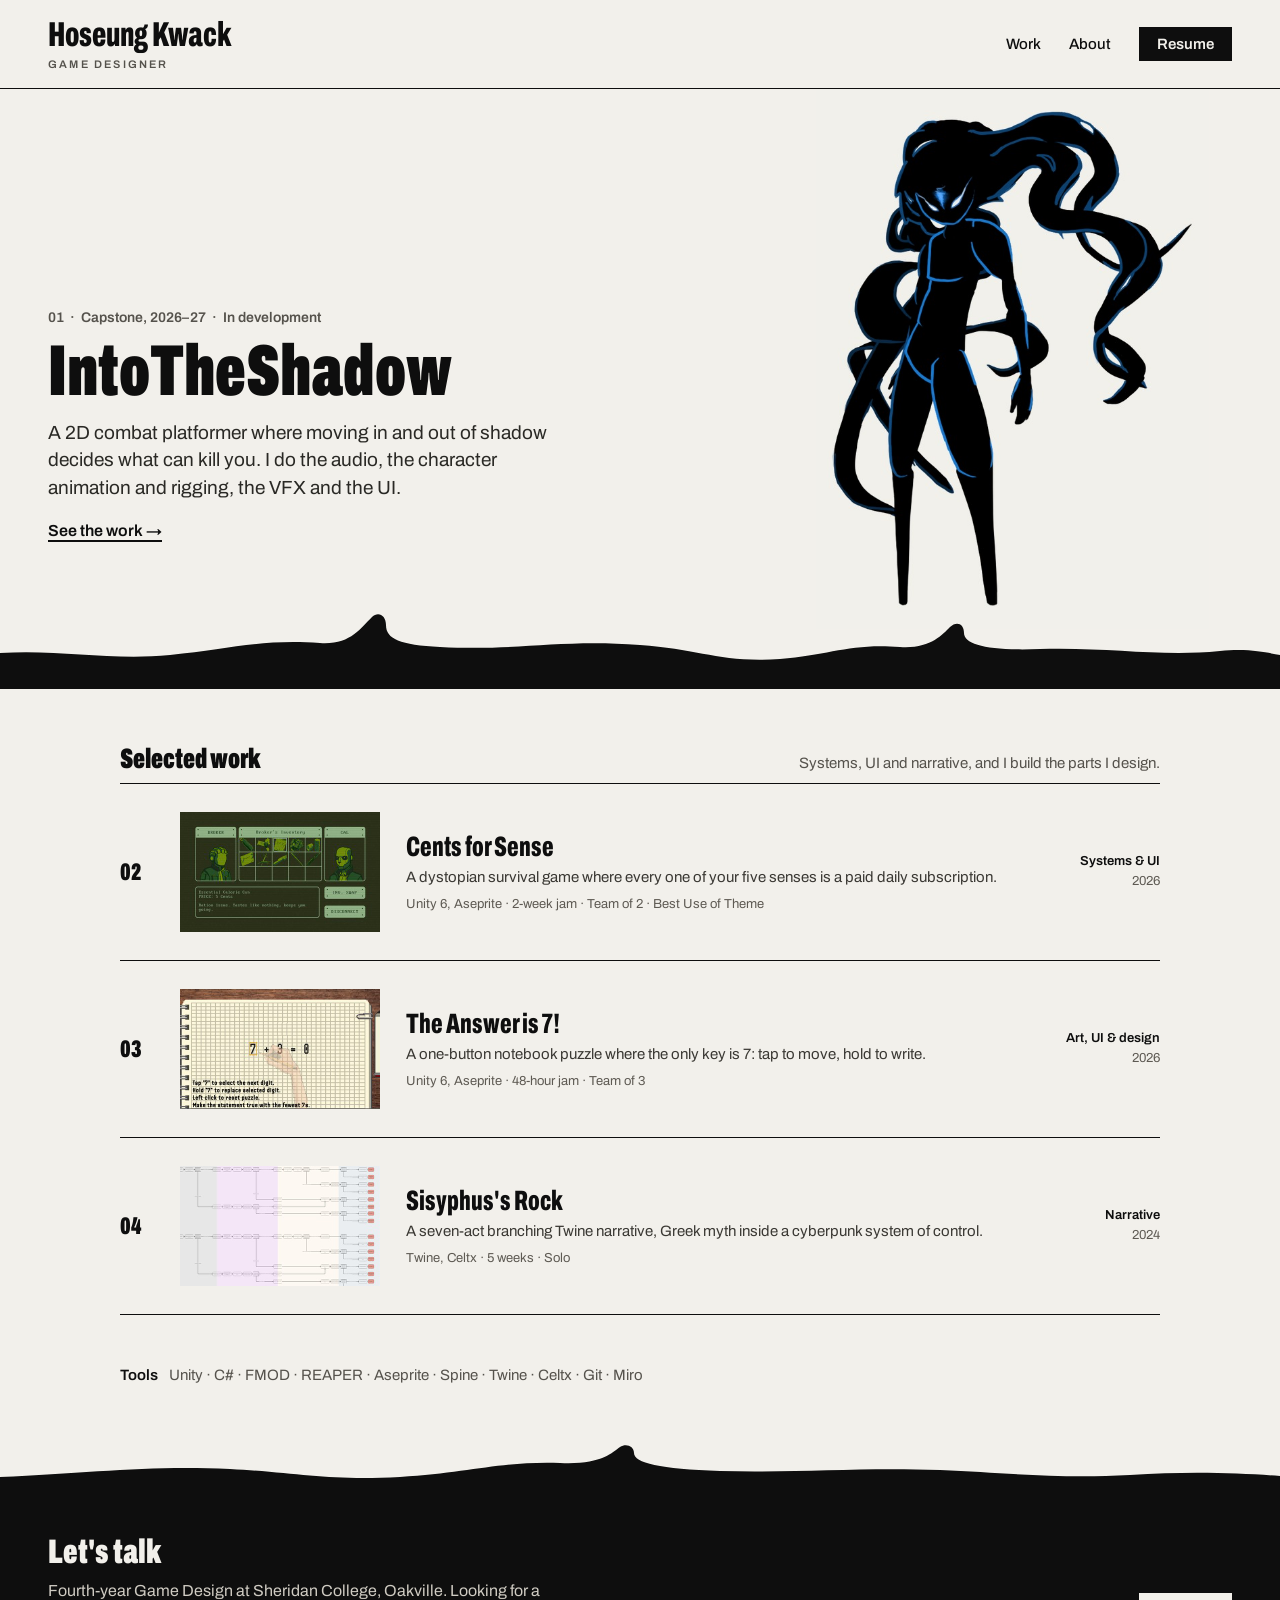
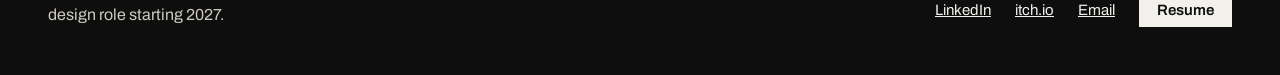
==== index.html @ 1923c0eb "Portfolio site: hand-written HTML, ink skin Home, About, and case studies for IntoTheShadow (project" ====
<!doctype html>
<html lang="en">
<head>
<meta charset="utf-8">
<meta name="viewport" content="width=device-width, initial-scale=1">
<title>Hoseung Kwack, Game Designer</title>
<meta name="description" content="Game design portfolio of Hoseung Kwack. Systems, UI and narrative.">
<meta property="og:title" content="Hoseung Kwack, Game Designer">
<meta property="og:description" content="Systems, UI and narrative, and I build the parts I design.">
<link rel="preconnect" href="https://fonts.googleapis.com">
<link rel="preconnect" href="https://fonts.gstatic.com" crossorigin>
<link href="https://fonts.googleapis.com/css2?family=Archivo:wdth,wght@62..125,100..900&display=swap" rel="stylesheet">
<link rel="stylesheet" href="css/style.css">
</head>
<body>

<header class="bar">
  <a href="index.html" class="brand">Hoseung Kwack<span class="brand-role">Game Designer</span></a>
  <nav class="nav" aria-label="Main">
    <a href="#work">Work</a>
    <a href="about.html">About</a>
    <a href="docs/Hoseung-Kwack-Resume.pdf" class="btn">Resume</a>
  </nav>
</header>

<main>

  <section class="hero" aria-labelledby="hero-title">
    <div class="hero-txt">
      <p class="kicker">01 &nbsp;·&nbsp; Capstone, 2026–27 &nbsp;·&nbsp; In development</p>
      <h1 id="hero-title" class="cond hero-h">IntoTheShadow</h1>
      <p class="hero-p">A 2D combat platformer where moving in and out of shadow decides what can kill you. I do the audio, the character animation and rigging, the VFX and the UI.</p>
      <a href="work/into-the-shadow.html" class="more">See the work →</a>
    </div>
    <div class="hero-art">
      <img src="img/its-character.jpg" alt="The IntoTheShadow player character, an ink silhouette lit by blue edge light" width="580" height="800">
    </div>
    <svg class="edge" viewBox="0 0 1280 110" preserveAspectRatio="none" aria-hidden="true"><path fill="#0E0E0E" d="M0,110 L0,74 C60,70 110,82 170,76 C230,70 260,60 320,64 C350,66 360,50 372,38 C378,32 386,36 386,46 C386,60 400,66 440,68 C520,72 560,60 640,66 C700,70 720,84 780,80 C830,76 850,64 900,68 C930,70 942,56 950,48 C956,42 964,44 964,54 C964,66 990,72 1040,70 C1110,68 1160,78 1220,72 C1250,69 1268,74 1280,76 L1280,110 Z"/></svg>
  </section>

  <section class="wrap" aria-labelledby="work">
    <div class="inner">

      <div class="index-head">
        <h2 id="work">Selected work</h2>
        <p>Systems, UI and narrative, and I build the parts I design.</p>
      </div>

      <ul class="list">
        <li>
          <a href="work/cents-for-sense.html" class="row">
            <span class="rn">02</span>
            <img class="rthumb" src="img/cents-for-sense.jpg" alt="Cents for Sense trade screen" width="400" height="240" loading="lazy">
            <span class="rtext">
              <span class="rt">Cents for Sense</span>
              <span class="rd">A dystopian survival game where every one of your five senses is a paid daily subscription.</span>
              <span class="rm">Unity 6, Aseprite · 2-week jam · Team of 2 · Best Use of Theme</span>
            </span>
            <span class="rr"><b>Systems &amp; UI</b>2026</span>
          </a>
        </li>
        <li>
          <a href="work/the-answer-is-7.html" class="row">
            <span class="rn">03</span>
            <img class="rthumb" src="img/the-answer-is-7.jpg" alt="The Answer is 7! notebook puzzle with a 7 written into the first slot" width="400" height="240" loading="lazy">
            <span class="rtext">
              <span class="rt">The Answer is 7!</span>
              <span class="rd">A one-button notebook puzzle where the only key is 7: tap to move, hold to write.</span>
              <span class="rm">Unity 6, Aseprite · 48-hour jam · Team of 3</span>
            </span>
            <span class="rr"><b>Art, UI &amp; design</b>2026</span>
          </a>
        </li>
        <li>
          <a href="work/sisyphus.html" class="row">
            <span class="rn">04</span>
            <img class="rthumb" src="img/sisyphus.jpg" alt="Part of the Sisyphus's Rock branch chart: acts in colour bands, endings in the right-hand column" width="400" height="240" loading="lazy">
            <span class="rtext">
              <span class="rt">Sisyphus's Rock</span>
              <span class="rd">A seven-act branching Twine narrative, Greek myth inside a cyberpunk system of control.</span>
              <span class="rm">Twine, Celtx · 5 weeks · Solo</span>
            </span>
            <span class="rr"><b>Narrative</b>2024</span>
          </a>
        </li>
      </ul>

      <p class="tools"><b>Tools</b> Unity · C# · FMOD · REAPER · Aseprite · Spine · Twine · Celtx · Git · Miro</p>

    </div>
  </section>

</main>

<footer id="about" class="site-foot">
  <svg viewBox="0 0 1280 60" preserveAspectRatio="none" aria-hidden="true"><path fill="#0E0E0E" d="M0,60 L0,34 C90,30 150,22 230,26 C300,30 330,38 400,34 C470,30 500,18 560,20 C600,22 612,10 620,4 C626,0 634,3 634,10 C634,20 660,26 720,28 C800,30 860,24 940,27 C1010,30 1060,36 1130,32 C1190,28 1240,30 1280,33 L1280,60 Z"/></svg>
  <div class="foot">
    <div>
      <h2>Let's talk</h2>
      <p>Fourth-year Game Design at Sheridan College, Oakville. Looking for a design role starting 2027.</p>
    </div>
    <div class="foot-links">
      <a href="https://www.linkedin.com/in/hoseung-kwack/">LinkedIn</a>
      <a href="https://hoseung-kwack.itch.io/">itch.io</a>
      <a href="mailto:hoseungkwack@gmail.com">Email</a>
      <a href="docs/Hoseung-Kwack-Resume.pdf" class="btn btn-light">Resume</a>
    </div>
  </div>
</footer>

</body>
</html>
---- css/style.css ----
/* Hoseung Kwack portfolio. Ink skin. */

:root {
  --paper: #F2F0EB;
  --ink: #0E0E0E;
  --text: #2A2925;
  --muted: #55524C;
  --faint: #5E5A53;
  --rule: #0E0E0E;
  --ph: #E3E0D9;
  --ph-line: #CFCBC2;
  --pad: clamp(20px, 5vw, 48px);
}

* { box-sizing: border-box; }
html { -webkit-text-size-adjust: 100%; }
body { margin: 0; background: var(--paper); color: var(--ink); font-family: 'Archivo', system-ui, sans-serif; }
img { max-width: 100%; }
a { color: var(--ink); }
a:hover { color: var(--muted); }
a:focus-visible { outline: 2px solid var(--ink); outline-offset: 3px; }

.cond { font-stretch: 62%; }

/* top bar */
.bar { display: flex; flex-wrap: wrap; gap: 12px 16px; align-items: center; justify-content: space-between; padding: 18px var(--pad); border-bottom: 1px solid var(--rule); }
.brand { font-stretch: 62%; font-weight: 800; font-size: clamp(26px, 2.7vw, 36px); line-height: 1; text-decoration: none; display: inline-flex; flex-direction: column; gap: 6px; }
.brand-role { font-stretch: 100%; font-weight: 600; font-size: 11px; letter-spacing: 0.2em; text-transform: uppercase; color: var(--muted); }
.nav { display: flex; gap: 28px; align-items: center; font-size: 15px; font-weight: 500; }
.nav a { text-decoration: none; }
.btn { display: inline-block; color: var(--paper); background: var(--ink); padding: 9px 18px; text-decoration: none; font-weight: 600; }
.btn:hover { color: var(--paper); background: #333; }
.btn-light { color: var(--ink); background: var(--paper); }
.btn-light:hover { color: var(--ink); background: #CFCBC2; }

/* home hero */
.hero { position: relative; overflow: hidden; display: flex; flex-wrap: wrap; align-items: flex-end; gap: 0 40px; padding: 0 var(--pad); min-height: 600px; }
.hero-txt { flex: 1 1 460px; min-width: 0; padding: 72px 0 150px; position: relative; z-index: 2; }
.kicker { margin: 0 0 12px; font-size: 14px; font-weight: 600; color: var(--muted); }
.hero-h { margin: 0 0 14px; font-weight: 900; font-size: clamp(48px, 7vw, 72px); line-height: 0.95; }
.hero-p { margin: 0 0 20px; max-width: 520px; font-size: clamp(17px, 1.6vw, 19px); line-height: 1.45; color: var(--text); }
.more { font-size: 16px; font-weight: 600; text-underline-offset: 4px; text-decoration-thickness: 2px; }
.hero-art { flex: 0 1 440px; min-width: 0; height: 600px; position: relative; z-index: 1; }
.hero-art img { position: absolute; left: 50%; bottom: 60px; height: calc(100% - 60px); max-width: 100%; width: auto; object-fit: contain; object-position: bottom; transform: translateX(-50%); }
.edge { position: absolute; left: 0; right: 0; bottom: 0; display: block; width: 100%; height: 110px; z-index: 1; }

/* layout */
.wrap { padding: 0 var(--pad); }
.inner { max-width: 1040px; margin: 0 auto; }
.inner-narrow { max-width: 820px; margin: 0 auto; }

/* work index */
.index-head { display: flex; flex-wrap: wrap; gap: 12px; justify-content: space-between; align-items: baseline; padding: 56px 0 10px; }
.index-head h2 { margin: 0; font-stretch: 62%; font-weight: 900; font-size: 28px; line-height: 1; }
.index-head p { margin: 0; font-size: 15px; color: var(--muted); }
.list { list-style: none; margin: 0; padding: 0; border-bottom: 1px solid var(--rule); }
.row { display: grid; grid-template-columns: 34px 200px minmax(0, 1fr) 110px; grid-template-areas: "num thumb text side"; gap: 0 26px; align-items: center; padding: 28px 0; border-top: 1px solid var(--rule); color: inherit; text-decoration: none; }
.row:hover { color: inherit; }
.row:hover .rt { text-decoration: underline; text-decoration-thickness: 2px; text-underline-offset: 4px; }
.rn { grid-area: num; font-stretch: 62%; font-weight: 900; font-size: 24px; line-height: 1; }
.rthumb { grid-area: thumb; width: 200px; height: 120px; object-fit: cover; display: block; background: var(--ph); }
.rtext { grid-area: text; min-width: 0; }
.rt { display: block; font-stretch: 62%; font-weight: 800; font-size: clamp(24px, 2.4vw, 28px); line-height: 1.05; margin-bottom: 6px; }
.rd { display: block; font-size: 15px; line-height: 1.45; color: #3A3833; }
.rm { display: block; font-size: 13px; color: var(--faint); margin-top: 8px; }
.rr { grid-area: side; text-align: right; font-size: 13px; line-height: 1.5; color: var(--faint); }
.rr b { display: block; font-weight: 600; color: var(--ink); }
.tools { margin: 48px 0 0; font-size: 15px; line-height: 1.6; color: var(--muted); }
.tools b { font-weight: 600; color: var(--ink); margin-right: 8px; }

/* footer */
.site-foot { margin-top: 56px; }
.site-foot svg { display: block; width: 100%; height: 60px; }
.foot { background: var(--ink); color: var(--paper); padding: 32px var(--pad) 48px; display: flex; flex-wrap: wrap; gap: 32px; justify-content: space-between; align-items: flex-end; }
.foot h2 { margin: 0 0 10px; font-stretch: 62%; font-weight: 900; font-size: 34px; line-height: 1; }
.foot p { margin: 0; max-width: 520px; font-size: 16px; line-height: 1.5; color: #CFCBC2; }
.foot-links { display: flex; flex-wrap: wrap; gap: 24px; align-items: center; font-size: 15px; }
.foot-links a { color: var(--paper); }
.foot-links a:hover { color: #CFCBC2; }
.foot-links a.btn-light { color: var(--ink); text-decoration: none; }
.foot a:focus-visible { outline-color: var(--paper); }

/* case study */
.cs-head { padding: 56px 0 32px; }
.cs-h { margin: 0 0 16px; font-stretch: 62%; font-weight: 900; font-size: clamp(44px, 6.4vw, 72px); line-height: 0.95; }
.cs-sub { margin: 0; font-size: clamp(18px, 1.8vw, 21px); line-height: 1.45; color: var(--muted); }
.cs-media { max-width: 1184px; margin: 0 auto; }
.cs-media video, .cs-media img { display: block; width: 100%; height: auto; }
.ph { background: var(--ph); border: 1px solid var(--ph-line); display: flex; align-items: center; justify-content: center; text-align: center; padding: 0 16px; font-size: 14px; color: var(--muted); }
.ph-hero { height: 560px; }
.ph-step { height: 300px; }
.sum { display: grid; grid-template-columns: repeat(2, minmax(0, 1fr)); gap: 28px 40px; padding: 40px 0 32px; margin: 0; }
.sum dt { margin: 0 0 6px; font-size: 13px; font-weight: 700; }
.sum dd { margin: 0; font-size: 17px; line-height: 1.5; color: var(--text); }
.meta { margin: 0 0 8px; display: flex; flex-wrap: wrap; gap: 6px 28px; font-size: 14px; color: var(--muted); }
.meta b { color: var(--ink); margin-right: 6px; }
.sec { padding: 56px 0; border-top: 1px solid var(--rule); }
.sec:first-of-type { margin-top: 40px; }
.lbl { margin: 0 0 12px; font-size: 14px; font-weight: 600; color: var(--muted); }
.h2 { margin: 0 0 18px; font-stretch: 62%; font-weight: 900; font-size: clamp(28px, 3.4vw, 36px); line-height: 1.05; }
.body { margin: 0 0 16px; font-size: 17px; line-height: 1.65; color: var(--text); }
.body.todo { color: #8C887F; }
.step { margin-bottom: 48px; }
.step:last-child { margin-bottom: 0; }
.sn { font-weight: 900; color: #8C887F; margin-right: 12px; }
.fig { margin: 24px 0 0; }
.fig img { display: block; width: 100%; height: auto; border: 1px solid var(--ph-line); background: var(--ph); }
.fig figcaption { margin-top: 10px; font-size: 14px; line-height: 1.5; color: var(--muted); }
.fig a { display: block; }
.shots { display: grid; grid-template-columns: repeat(3, minmax(0, 1fr)); gap: 12px; }
.shots img { aspect-ratio: 16 / 10; object-fit: cover; }
.shots-2 { grid-template-columns: repeat(2, minmax(0, 1fr)); }
.shots-2 img { aspect-ratio: 16 / 9; object-fit: contain; }
.facts { margin: 0 0 16px; padding: 0; list-style: none; border-top: 1px solid var(--ph-line); }
.facts li { padding: 12px 0; border-bottom: 1px solid var(--ph-line); font-size: 16px; line-height: 1.5; color: var(--text); }
.facts b { color: var(--ink); }
.mats { display: flex; flex-wrap: wrap; gap: 12px; }
.mat { display: inline-block; border: 1px solid var(--ink); padding: 12px 18px; font-size: 15px; font-weight: 600; text-decoration: none; }
.mat:hover { background: var(--ink); color: var(--paper); }
.pager { display: flex; flex-wrap: wrap; gap: 16px; justify-content: space-between; padding: 32px 0 64px; border-top: 1px solid var(--rule); font-size: 16px; }
.pager a:first-child { text-decoration: none; color: var(--muted); }
.pager a:last-child { font-weight: 600; text-underline-offset: 4px; }

/* about */
.about { display: grid; grid-template-columns: 300px minmax(0, 1fr); gap: 0 56px; align-items: start; padding: 56px 0 24px; }
.about-photo img { display: block; width: 100%; height: auto; background: var(--ph); }
.about-photo figcaption { margin-top: 10px; font-size: 13px; color: var(--muted); }
.about-lead { margin: 0 0 20px; font-size: clamp(19px, 1.9vw, 22px); line-height: 1.5; color: var(--ink); }
.about-cols { display: grid; grid-template-columns: repeat(2, minmax(0, 1fr)); gap: 24px 40px; }
.about-cols h3 { margin: 0 0 8px; font-size: 13px; font-weight: 700; }
.about-cols p, .about-cols ul { margin: 0; padding: 0; list-style: none; font-size: 15px; line-height: 1.6; color: var(--text); }
.nav a[aria-current="page"] { text-decoration: underline; text-underline-offset: 4px; }

/* narrow window / tablet */
@media (max-width: 1100px) {
  .hero { min-height: 520px; flex-wrap: nowrap; gap: 0 24px; }
  .hero-txt { flex: 1 1 auto; padding-bottom: 140px; }
  .hero-art { flex: 0 0 38%; height: 520px; }
  .row { grid-template-columns: 34px 200px minmax(0, 1fr); grid-template-areas: "num thumb text" "num thumb side"; gap: 10px 24px; }
  .rr { text-align: left; }
  .rr b { display: inline; margin-right: 8px; }
}

/* phone */
@media (max-width: 760px) {
  .nav { gap: 16px; font-size: 14px; }
  .brand { font-size: 24px; gap: 4px; }
  .brand-role { font-size: 10px; }
  .hero { min-height: 0; flex-wrap: wrap; }
  .hero-txt { flex: 1 1 100%; padding: 48px 0 8px; }
  .hero-art { flex: 1 1 100%; height: 340px; }
  .hero-art img { bottom: 24px; height: calc(100% - 24px); }
  .row { grid-template-columns: 28px minmax(0, 1fr); grid-template-areas: "thumb thumb" "num text" "num side"; gap: 8px 12px; padding: 24px 0; }
  .rn { font-size: 20px; align-self: start; padding-top: 4px; }
  .rthumb { width: 100%; height: auto; aspect-ratio: 5 / 3; margin-bottom: 12px; }
  .sum { grid-template-columns: minmax(0, 1fr); gap: 20px; }
  .ph-hero { height: 240px; }
  .ph-step { height: 200px; }
  .shots { grid-template-columns: minmax(0, 1fr); }
  .about { grid-template-columns: minmax(0, 1fr); gap: 28px; padding-top: 40px; }
  .about-photo { max-width: 240px; }
  .about-cols { grid-template-columns: minmax(0, 1fr); }
}

@media (prefers-reduced-motion: reduce) {
  * { scroll-behavior: auto !important; }
}
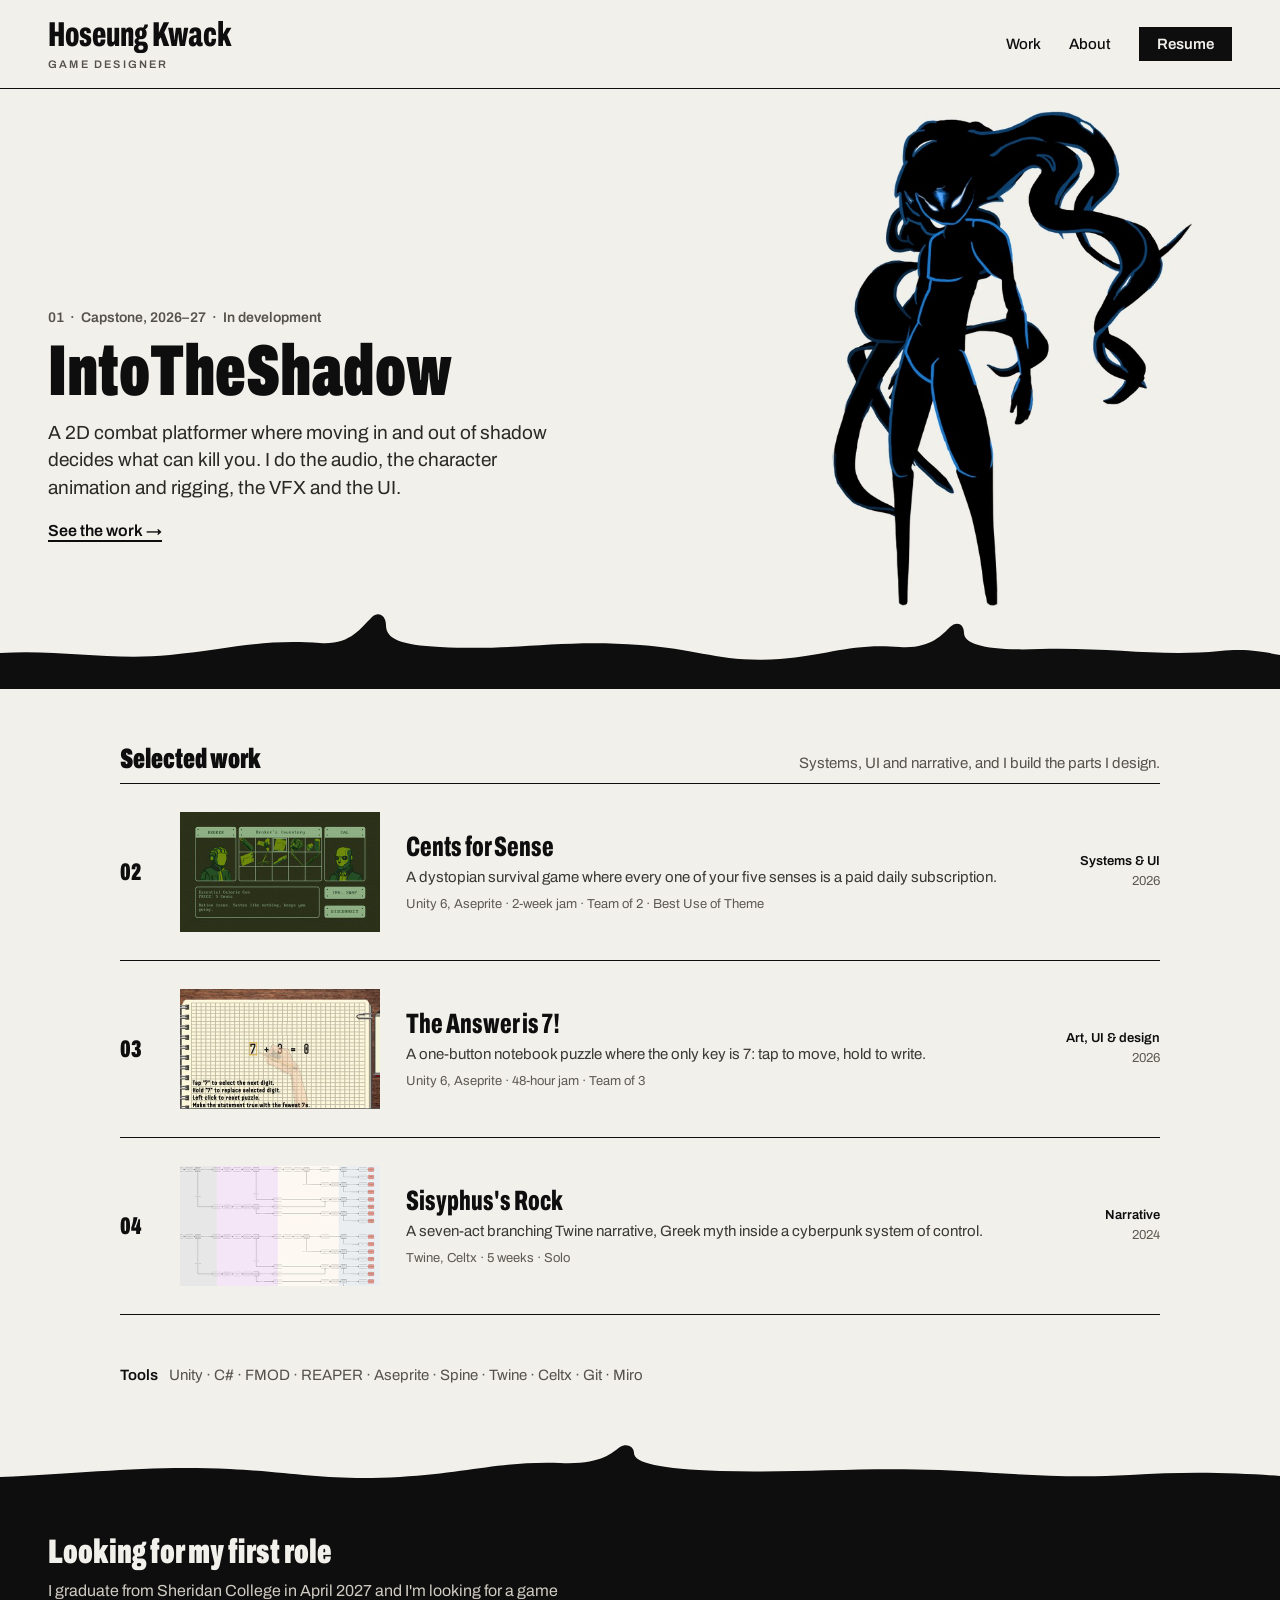
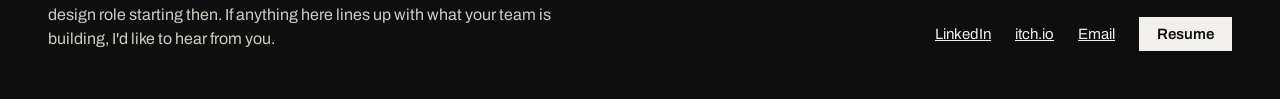
==== commit 3da72380: "Footer: state the ask instead of 'Let's talk' Co-Authored-By: Claude Opus 5 <noreply@anthropic.com> " ====
--- a/index.html
+++ b/index.html
@@ -96,8 +96,8 @@
   <svg viewBox="0 0 1280 60" preserveAspectRatio="none" aria-hidden="true"><path fill="#0E0E0E" d="M0,60 L0,34 C90,30 150,22 230,26 C300,30 330,38 400,34 C470,30 500,18 560,20 C600,22 612,10 620,4 C626,0 634,3 634,10 C634,20 660,26 720,28 C800,30 860,24 940,27 C1010,30 1060,36 1130,32 C1190,28 1240,30 1280,33 L1280,60 Z"/></svg>
   <div class="foot">
     <div>
-      <h2>Let's talk</h2>
-      <p>Fourth-year Game Design at Sheridan College, Oakville. Looking for a design role starting 2027.</p>
+      <h2>Looking for my first role</h2>
+      <p>I graduate from Sheridan College in April 2027 and I'm looking for a game design role starting then. If anything here lines up with what your team is building, I'd like to hear from you.</p>
     </div>
     <div class="foot-links">
       <a href="https://www.linkedin.com/in/hoseung-kwack/">LinkedIn</a>
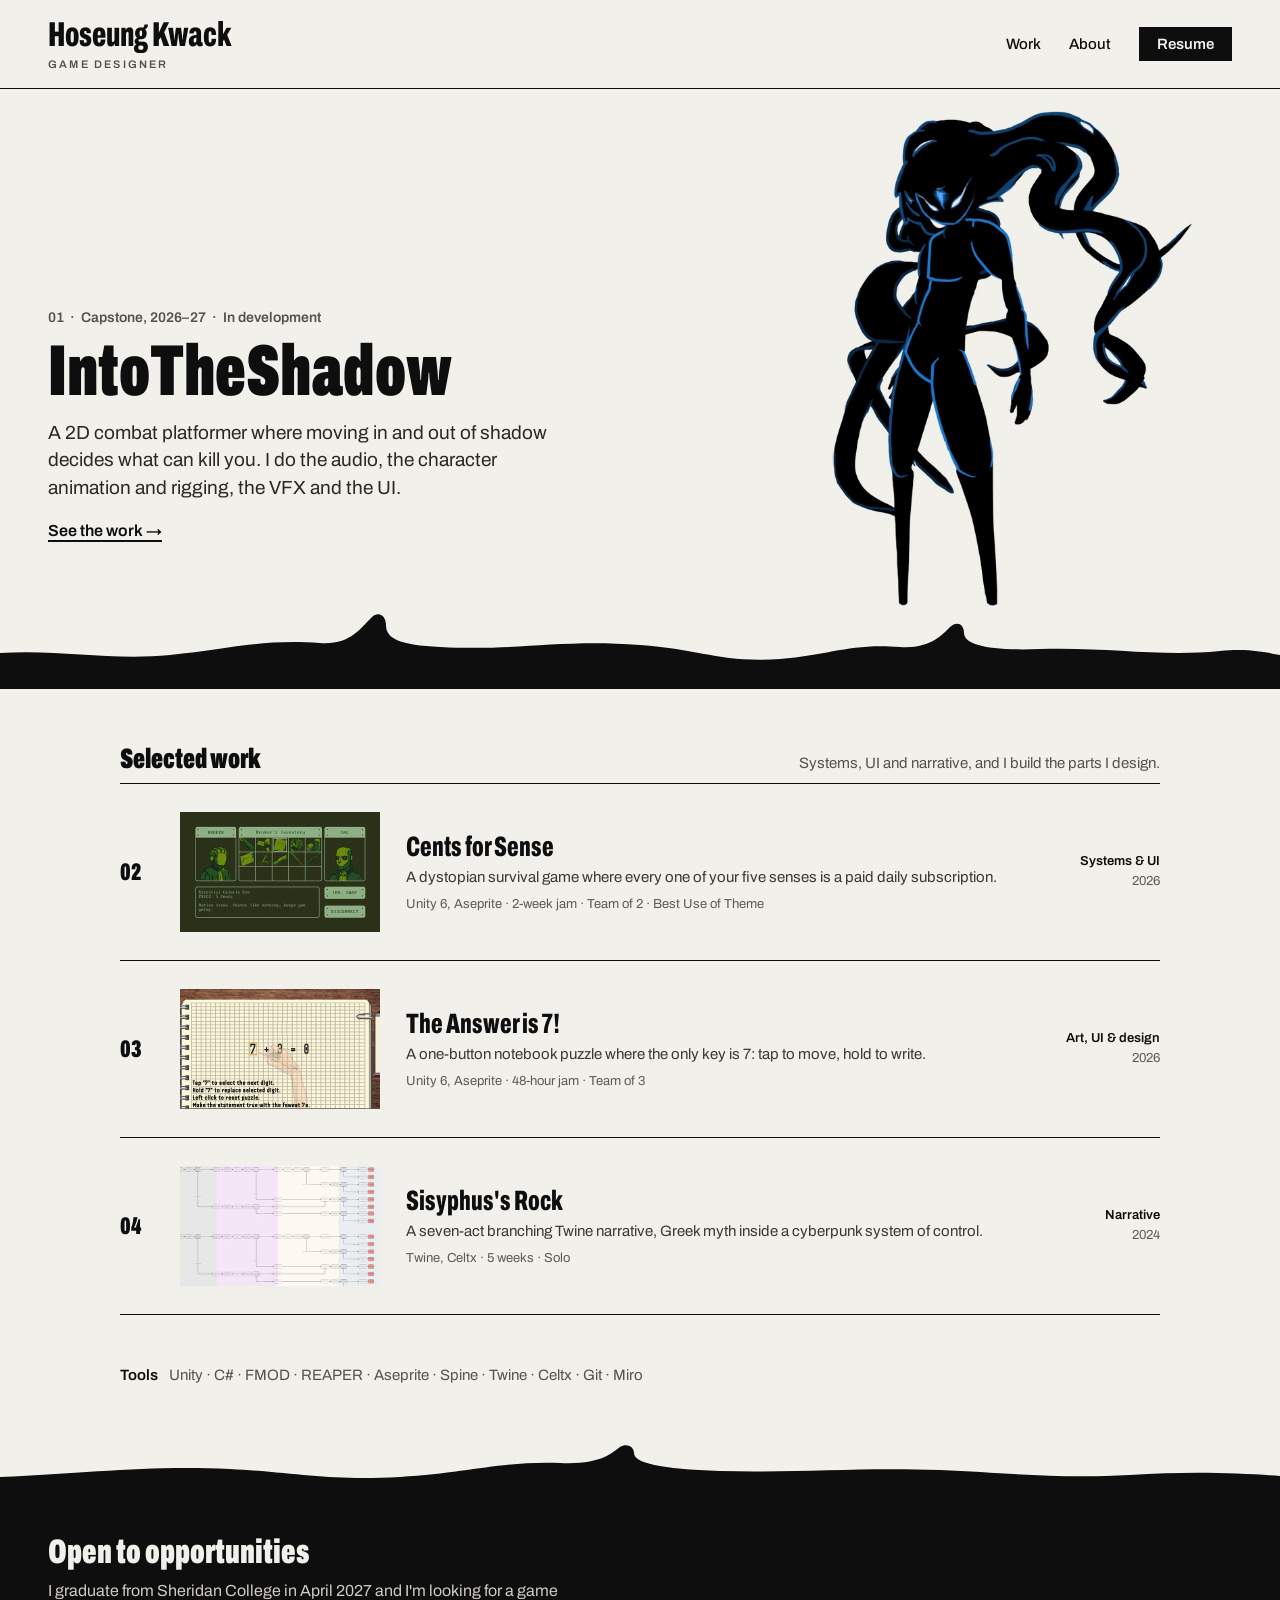
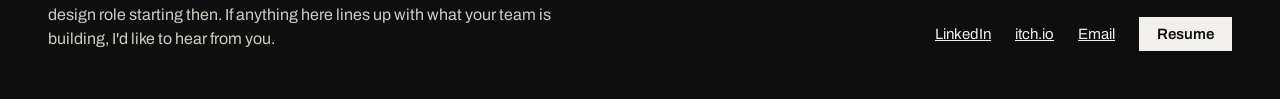
==== commit 46a4a81c: "Footer heading: Open to opportunities Co-Authored-By: Claude Opus 5 <noreply@anthropic.com> Claude-S" ====
--- a/index.html
+++ b/index.html
@@ -96,7 +96,7 @@
   <svg viewBox="0 0 1280 60" preserveAspectRatio="none" aria-hidden="true"><path fill="#0E0E0E" d="M0,60 L0,34 C90,30 150,22 230,26 C300,30 330,38 400,34 C470,30 500,18 560,20 C600,22 612,10 620,4 C626,0 634,3 634,10 C634,20 660,26 720,28 C800,30 860,24 940,27 C1010,30 1060,36 1130,32 C1190,28 1240,30 1280,33 L1280,60 Z"/></svg>
   <div class="foot">
     <div>
-      <h2>Looking for my first role</h2>
+      <h2>Open to opportunities</h2>
       <p>I graduate from Sheridan College in April 2027 and I'm looking for a game design role starting then. If anything here lines up with what your team is building, I'd like to hear from you.</p>
     </div>
     <div class="foot-links">
